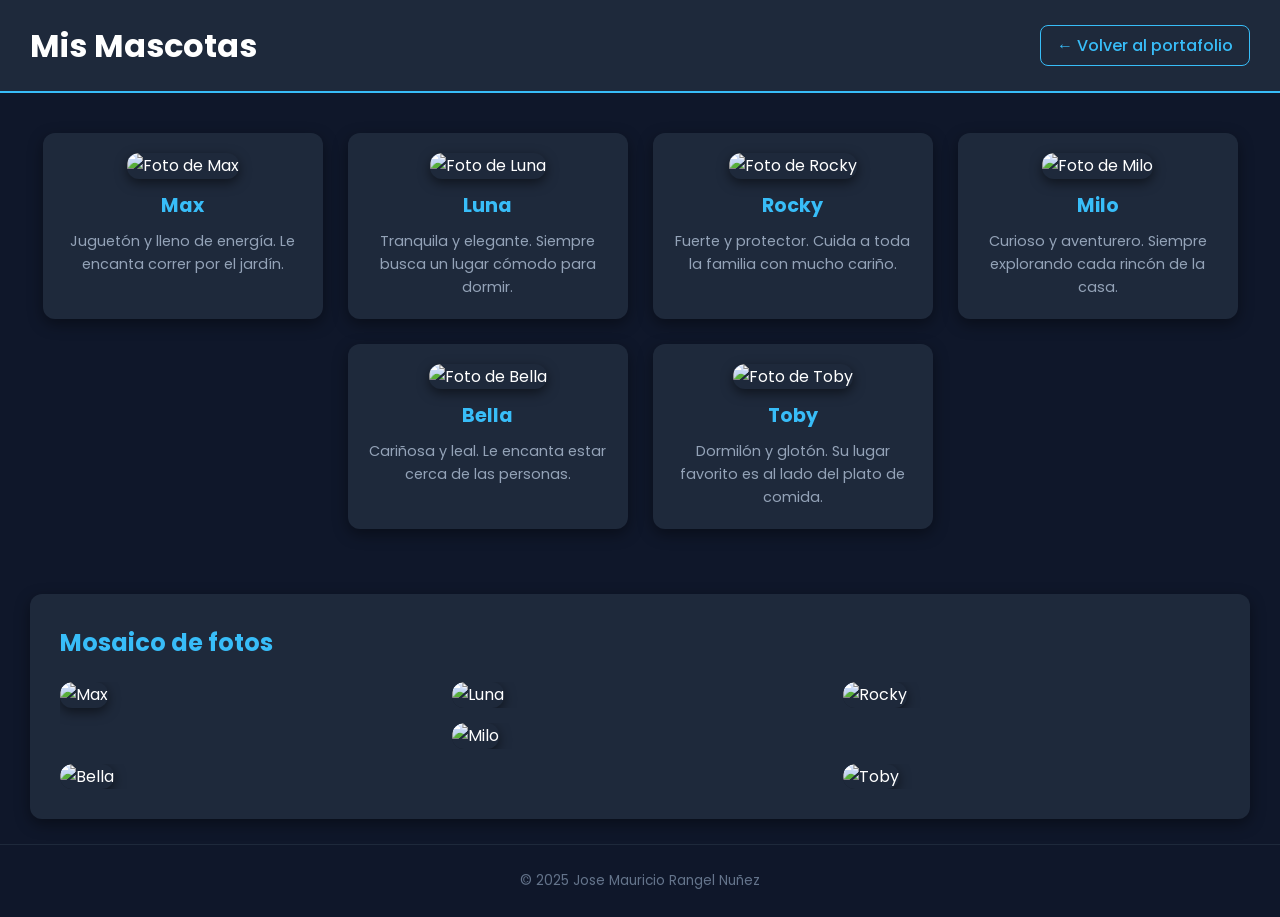
==== modulo 1/semana1/mascotas.html @ 780531be "Merge branch 'main' of https://github.com/Jhaymayleth/modulo_2.html" ====
<!DOCTYPE html>
<html lang="es">
<head>
  <meta charset="UTF-8">
  <meta name="viewport" content="width=device-width, initial-scale=1.0">
  <title>Mis Mascotas</title>

  <!-- Misma fuente que el portafolio -->
  <link href="https://fonts.googleapis.com/css2?family=Poppins:wght@300;500;700&display=swap" rel="stylesheet">

  <!-- Misma hoja de estilos -->
  <link rel="stylesheet" href="styles.css">
</head>

<body>

  <!-- HEADER con Flexbox -->
  <header class="header">
    <h1>Mis Mascotas</h1>
    <nav>
      <a href="index.html" class="enlace-volver">← Volver al portafolio</a>
    </nav>
  </header>

  <!-- 
    GALERÍA DE MASCOTAS
    Usamos Flexbox (flex-wrap) para distribuir las tarjetas en filas
  -->
  <section class="galeria-flex">

    <!-- Mascota 1 -->
    <article class="tarjeta-mascota">
      <img src="img/mascota1.jpg" alt="Foto de Max">
      <h3>Max</h3>
      <p>Juguetón y lleno de energía. Le encanta correr por el jardín.</p>
    </article>

    <!-- Mascota 2 -->
    <article class="tarjeta-mascota">
      <img src="img/mascota2.jpg" alt="Foto de Luna">
      <h3>Luna</h3>
      <p>Tranquila y elegante. Siempre busca un lugar cómodo para dormir.</p>
    </article>

    <!-- Mascota 3 -->
    <article class="tarjeta-mascota">
      <img src="img/mascota3.jpg" alt="Foto de Rocky">
      <h3>Rocky</h3>
      <p>Fuerte y protector. Cuida a toda la familia con mucho cariño.</p>
    </article>

    <!-- Mascota 4 -->
    <article class="tarjeta-mascota">
      <img src="img/mascota4.jpg" alt="Foto de Milo">
      <h3>Milo</h3>
      <p>Curioso y aventurero. Siempre explorando cada rincón de la casa.</p>
    </article>

    <!-- Mascota 5 -->
    <article class="tarjeta-mascota">
      <img src="img/mascota5.jpg" alt="Foto de Bella">
      <h3>Bella</h3>
      <p>Cariñosa y leal. Le encanta estar cerca de las personas.</p>
    </article>

    <!-- Mascota 6 -->
    <article class="tarjeta-mascota">
      <img src="img/mascota6.jpg" alt="Foto de Toby">
      <h3>Toby</h3>
      <p>Dormilón y glotón. Su lugar favorito es al lado del plato de comida.</p>
    </article>

  </section>

  <!-- 
    MOSAICO CON CSS GRID
    Otra forma de mostrar las mascotas usando grid-template-columns
  -->
  <section class="seccion">
    <h2>Mosaico de fotos</h2>
    <div class="mosaico-grid">
      <div class="mosaico-item item-grande">
        <img src="img/mascota1.jpg" alt="Max">
      </div>
      <div class="mosaico-item">
        <img src="img/mascota2.jpg" alt="Luna">
      </div>
      <div class="mosaico-item">
        <img src="img/mascota3.jpg" alt="Rocky">
      </div>
      <div class="mosaico-item">
        <img src="img/mascota4.jpg" alt="Milo">
      </div>
      <div class="mosaico-item item-ancho">
        <img src="img/mascota5.jpg" alt="Bella">
      </div>
      <div class="mosaico-item">
        <img src="img/mascota6.jpg" alt="Toby">
      </div>
    </div>
  </section>

  <!-- PIE DE PÁGINA -->
  <footer>
    <p>© 2025 Jose Mauricio Rangel Nuñez</p>
  </footer>

</body>
</html>
---- modulo 1/semana1/styles.css ----
/* ===========================
   RESET BÁSICO
   Quita márgenes y rellenos 
   por defecto del navegador
   =========================== */
* {
  margin: 0;
  padding: 0;
  box-sizing: border-box;
}

/* ===========================
   ESTILOS GENERALES DEL BODY
   =========================== */
body {
  font-family: 'Poppins', sans-serif;
  background-color: #0f172a;
  color: white;
  line-height: 1.6;
}

/* ==============================================
   HEADER CON FLEXBOX (TASK 2)
   - display: flex para hacer contenedor flexible
   - justify-content: space-between distribuye
     el logo a la izquierda y nav a la derecha
   - align-items: center centra verticalmente
   ============================================== */
.header {
  display: flex;
  justify-content: space-between;
  align-items: center;
  padding: 20px 30px;
  background-color: #1e293b;
  border-bottom: 2px solid #38bdf8;
  /* flex-wrap para que en pantallas chicas se acomode */
  flex-wrap: wrap;
}

.logo {
  font-size: 1.3rem;
  font-weight: 700;
}

/* ==============================================
   NAVEGACIÓN CON FLEXBOX
   - display: flex en la lista para poner los
     links uno al lado del otro
   - gap: espacio entre cada link
   - align-items: center para centrar verticalmente
   ============================================== */
.nav-links {
  list-style: none;
  display: flex;
  gap: 20px;
  align-items: center;
  flex-wrap: wrap;
}

/* ===========================
   ENLACES
   =========================== */
a {
  color: #38bdf8;
  text-decoration: none;
  transition: color 0.3s;
}

/* Efecto hover: cambia color al pasar el mouse */
a:hover {
  color: #7dd3fc;
}

/* Enlace de volver en mascotas.html */
.enlace-volver {
  font-weight: 500;
  padding: 8px 16px;
  border: 1px solid #38bdf8;
  border-radius: 8px;
  transition: background-color 0.3s, color 0.3s;
}

.enlace-volver:hover {
  background-color: #38bdf8;
  color: #0f172a;
}

/* ===========================
   SECCIÓN HERO
   Usando flexbox para centrar
   =========================== */
.hero {
  /* Flexbox para centrar todo el contenido */
  display: flex;
  flex-direction: column;
  justify-content: center;
  align-items: center;
  text-align: center;
  padding: 80px 20px;
  background-color: #0f172a;
}

.hero h2 {
  font-size: 2.2rem;
  margin-bottom: 10px;
}

.hero p {
  color: #94a3b8;
  font-size: 1.1rem;
}

/* ===========================
   SECCIONES GENERALES
   =========================== */
.seccion {
  background-color: #1e293b;
  margin: 25px 30px;
  padding: 30px;
  border-radius: 12px;
  box-shadow: 0 5px 15px rgba(0, 0, 0, 0.4);
}

.seccion h2 {
  margin-bottom: 20px;
  font-size: 1.5rem;
  color: #38bdf8;
}

.seccion p {
  color: #cbd5e1;
}

/* ==============================================
   SOBRE MÍ CON FLEXBOX
   - flex-direction: column para apilar párrafos
   - gap para separar los párrafos
   ============================================== */
.sobre-mi-contenido {
  display: flex;
  flex-direction: column;
  gap: 15px;
}

/* ==============================================
   PROYECTOS CON CSS GRID (TASK 3)
   - display: grid activa el grid layout
   - grid-template-columns: repeat(3, 1fr) crea 
     3 columnas del mismo tamaño
   - gap: espacio entre las tarjetas
   ============================================== */
.grid-proyectos {
  display: grid;
  grid-template-columns: repeat(3, 1fr);
  gap: 20px;
}

.tarjeta-proyecto {
  background-color: #334155;
  padding: 20px;
  border-radius: 10px;
  transition: transform 0.3s;
}

/* Efecto hover en los proyectos */
.tarjeta-proyecto:hover {
  transform: translateY(-5px);
}

.tarjeta-proyecto h3 {
  margin-bottom: 10px;
}

.tarjeta-proyecto h3 a {
  font-size: 1.1rem;
  font-weight: 600;
}

.tarjeta-proyecto p {
  font-size: 0.9rem;
  color: #94a3b8;
}

/* ===========================
   FORMULARIO DE CONTACTO
   Usando flexbox para apilar
   los campos verticalmente
   =========================== */
.formulario {
  display: flex;
  flex-direction: column;
  max-width: 500px;
}

.formulario input,
.formulario textarea {
  margin-bottom: 12px;
  padding: 12px;
  border: 1px solid #475569;
  border-radius: 8px;
  background-color: #0f172a;
  color: white;
  font-family: 'Poppins', sans-serif;
  font-size: 0.9rem;
}

.formulario input:focus,
.formulario textarea:focus {
  outline: none;
  border-color: #38bdf8;
}

.formulario button {
  padding: 12px;
  border: none;
  background-color: #38bdf8;
  color: #0f172a;
  font-family: 'Poppins', sans-serif;
  font-size: 1rem;
  font-weight: 600;
  border-radius: 8px;
  cursor: pointer;
  transition: background-color 0.3s;
}

.formulario button:hover {
  background-color: #0ea5e9;
}

/* ==============================================
   GALERÍA DE MASCOTAS CON FLEXBOX (TASK 4)
   - display: flex activa flexbox
   - flex-wrap: wrap permite que las tarjetas
     salten a la siguiente fila si no caben
   - justify-content: center las centra
   - gap: espacio entre tarjetas
   ============================================== */
.galeria-flex {
  display: flex;
  flex-wrap: wrap;
  justify-content: center;
  gap: 25px;
  padding: 40px 30px;
}

.tarjeta-mascota {
  background-color: #1e293b;
  padding: 20px;
  border-radius: 12px;
  text-align: center;
  /* flex-basis para controlar el ancho de cada tarjeta */
  flex-basis: 280px;
  /* No dejar que crezcan demasiado */
  flex-grow: 0;
  box-shadow: 0 5px 15px rgba(0, 0, 0, 0.4);
  transition: transform 0.3s;
}

.tarjeta-mascota:hover {
  transform: translateY(-5px);
}

.tarjeta-mascota h3 {
  margin: 12px 0 8px;
  font-size: 1.2rem;
  color: #38bdf8;
}

.tarjeta-mascota p {
  color: #94a3b8;
  font-size: 0.9rem;
}

/* ==============================================
   MOSAICO CON CSS GRID (TASK 4)
   - grid-template-columns: repeat(3, 1fr) crea
     3 columnas iguales
   - grid-area se usa para hacer que algunas
     imágenes ocupen más espacio
   - gap separa los elementos
   ============================================== */
.mosaico-grid {
  display: grid;
  grid-template-columns: repeat(3, 1fr);
  gap: 15px;
  margin-top: 20px;
}

.mosaico-item {
  border-radius: 12px;
  overflow: hidden;
}

/* Imagen grande que ocupa 2 filas */
.item-grande {
  grid-row: span 2;
}

/* Imagen ancha que ocupa 2 columnas */
.item-ancho {
  grid-column: span 2;
}

/* Las imágenes del mosaico se adaptan a su contenedor */
.mosaico-item img {
  width: 100%;
  height: 100%;
  object-fit: cover;
  border-radius: 12px;
  box-shadow: 0 4px 12px rgba(0, 0, 0, 0.5);
  transition: transform 0.3s;
}

.mosaico-item img:hover {
  transform: scale(1.05);
}

/* ===========================
   IMÁGENES DE TARJETAS
   Borde redondeado y sombra
   =========================== */
.tarjeta-mascota img {
  width: 220px;
  height: 200px;
  object-fit: cover;
  border-radius: 12px;
  box-shadow: 0 4px 12px rgba(0, 0, 0, 0.5);
}

/* ===========================
   PIE DE PÁGINA
   Usando flexbox para centrar
   =========================== */
footer {
  display: flex;
  justify-content: center;
  align-items: center;
  padding: 25px;
  color: #64748b;
  font-size: 0.85rem;
  border-top: 1px solid #1e293b;
  margin-top: 20px;
}

/* ==============================================
   RESPONSIVE
   En pantallas chicas cambiamos las columnas
   del grid y ajustamos el flexbox
   ============================================== */

/* Tablets */
@media (max-width: 768px) {
  .header {
    flex-direction: column;
    gap: 15px;
    text-align: center;
  }

  .nav-links {
    justify-content: center;
  }

  /* Grid de proyectos pasa a 2 columnas */
  .grid-proyectos {
    grid-template-columns: repeat(2, 1fr);
  }

  /* Mosaico pasa a 2 columnas */
  .mosaico-grid {
    grid-template-columns: repeat(2, 1fr);
  }

  .hero h2 {
    font-size: 1.8rem;
  }
}

/* Celulares */
@media (max-width: 480px) {
  /* Grid de proyectos pasa a 1 columna */
  .grid-proyectos {
    grid-template-columns: 1fr;
  }

  /* Mosaico pasa a 1 columna */
  .mosaico-grid {
    grid-template-columns: 1fr;
  }

  /* Quitar span en pantallas chicas */
  .item-grande {
    grid-row: span 1;
  }

  .item-ancho {
    grid-column: span 1;
  }

  .hero h2 {
    font-size: 1.5rem;
  }

  .galeria-flex {
    padding: 20px 15px;
  }
}
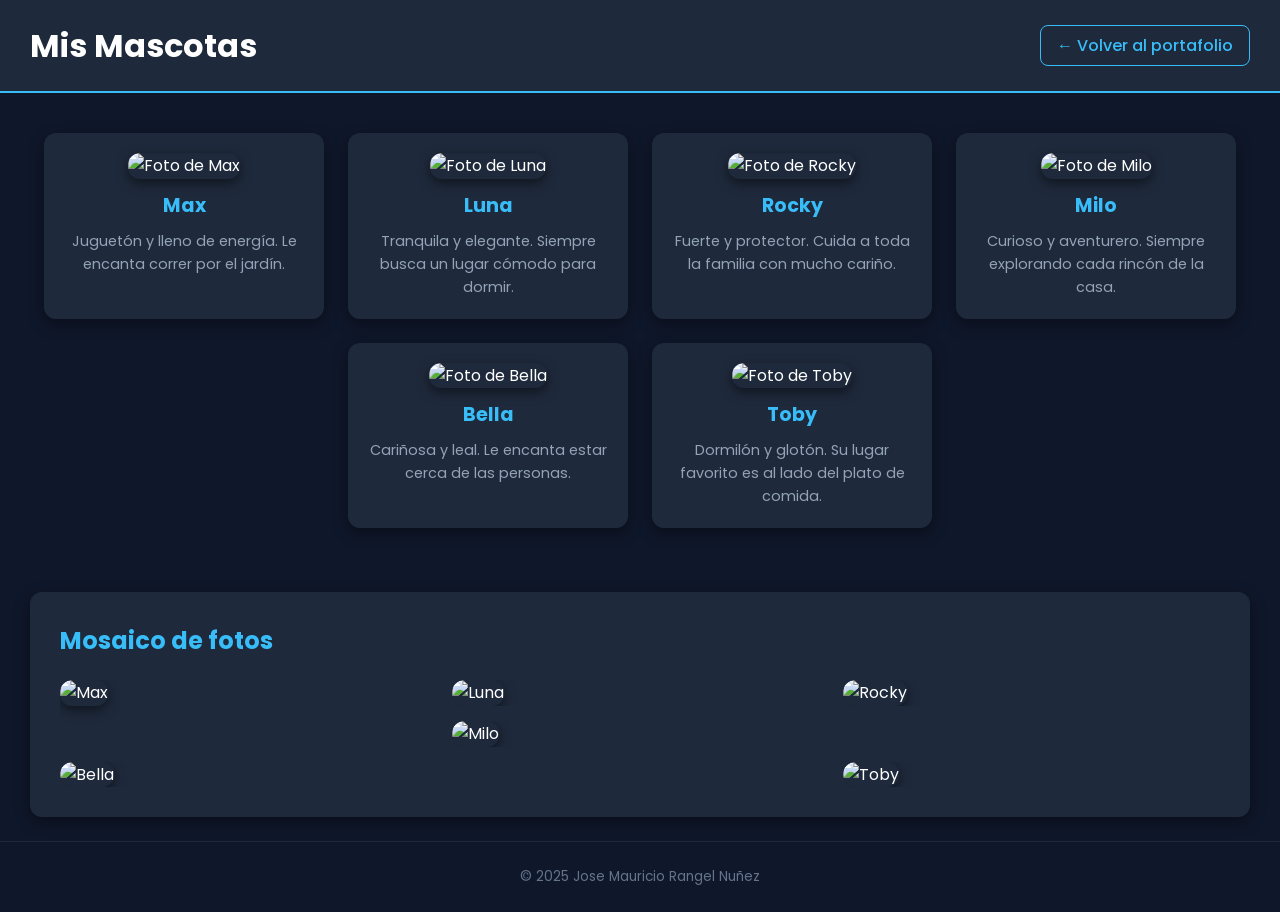
==== commit f2328e59: "guardando cambios de semana 3" ====
--- a/modulo 1/semana1/mascotas.html
+++ b/modulo 1/semana1/mascotas.html
@@ -22,48 +22,39 @@
     </nav>
   </header>
 
-  <!-- 
-    GALERÍA DE MASCOTAS
-    Usamos Flexbox (flex-wrap) para distribuir las tarjetas en filas
-  -->
+  <!-- GALERÍA CON FLEXBOX (flex-wrap) -->
   <section class="galeria-flex">
 
-    <!-- Mascota 1 -->
     <article class="tarjeta-mascota">
       <img src="img/mascota1.jpg" alt="Foto de Max">
       <h3>Max</h3>
       <p>Juguetón y lleno de energía. Le encanta correr por el jardín.</p>
     </article>
 
-    <!-- Mascota 2 -->
     <article class="tarjeta-mascota">
       <img src="img/mascota2.jpg" alt="Foto de Luna">
       <h3>Luna</h3>
       <p>Tranquila y elegante. Siempre busca un lugar cómodo para dormir.</p>
     </article>
 
-    <!-- Mascota 3 -->
     <article class="tarjeta-mascota">
       <img src="img/mascota3.jpg" alt="Foto de Rocky">
       <h3>Rocky</h3>
       <p>Fuerte y protector. Cuida a toda la familia con mucho cariño.</p>
     </article>
 
-    <!-- Mascota 4 -->
     <article class="tarjeta-mascota">
       <img src="img/mascota4.jpg" alt="Foto de Milo">
       <h3>Milo</h3>
       <p>Curioso y aventurero. Siempre explorando cada rincón de la casa.</p>
     </article>
 
-    <!-- Mascota 5 -->
     <article class="tarjeta-mascota">
       <img src="img/mascota5.jpg" alt="Foto de Bella">
       <h3>Bella</h3>
       <p>Cariñosa y leal. Le encanta estar cerca de las personas.</p>
     </article>
 
-    <!-- Mascota 6 -->
     <article class="tarjeta-mascota">
       <img src="img/mascota6.jpg" alt="Foto de Toby">
       <h3>Toby</h3>
@@ -72,10 +63,7 @@
 
   </section>
 
-  <!-- 
-    MOSAICO CON CSS GRID
-    Otra forma de mostrar las mascotas usando grid-template-columns
-  -->
+  <!-- MOSAICO CON CSS GRID -->
   <section class="seccion">
     <h2>Mosaico de fotos</h2>
     <div class="mosaico-grid">
@@ -105,5 +93,8 @@
     <p>© 2025 Jose Mauricio Rangel Nuñez</p>
   </footer>
 
+  <!-- Script también en mascotas por si se necesita -->
+  <script src="script.js"></script>
+
 </body>
-</html>+</html>
--- a/modulo 1/semana1/styles.css
+++ b/modulo 1/semana1/styles.css
@@ -1,7 +1,36 @@
+/* ==============================================
+   VARIABLES GLOBALES EN :root (TASK 4)
+   Definimos colores y tipografía en un solo lugar
+   para no repetir valores en todo el CSS
+   ============================================== */
+:root {
+  /* Colores principales */
+  --color-fondo: #0f172a;
+  --color-fondo-claro: #1e293b;
+  --color-fondo-tarjeta: #334155;
+  --color-acento: #38bdf8;
+  --color-acento-hover: #7dd3fc;
+  --color-acento-oscuro: #0ea5e9;
+  --color-texto: white;
+  --color-texto-claro: #cbd5e1;
+  --color-texto-gris: #94a3b8;
+  --color-texto-oscuro: #64748b;
+  --color-borde: #475569;
+
+  /* Tipografía */
+  --fuente-principal: 'Poppins', sans-serif;
+
+  /* Bordes */
+  --borde-redondo: 0.75rem;
+  --borde-redondo-sm: 0.5rem;
+
+  /* Sombras */
+  --sombra-tarjeta: 0 5px 15px rgba(0, 0, 0, 0.4);
+  --sombra-imagen: 0 4px 12px rgba(0, 0, 0, 0.5);
+}
+
 /* ===========================
    RESET BÁSICO
-   Quita márgenes y rellenos 
-   por defecto del navegador
    =========================== */
 * {
   margin: 0;
@@ -9,31 +38,36 @@
   box-sizing: border-box;
 }
 
+html {
+  scroll-behavior: smooth;
+}
+
 /* ===========================
    ESTILOS GENERALES DEL BODY
+   Usamos rem en vez de px para
+   que el texto sea responsivo
    =========================== */
 body {
-  font-family: 'Poppins', sans-serif;
-  background-color: #0f172a;
-  color: white;
+  font-family: var(--fuente-principal);
+  background-color: var(--color-fondo);
+  color: var(--color-texto);
   line-height: 1.6;
+  font-size: 1rem;
 }
 
 /* ==============================================
    HEADER CON FLEXBOX (TASK 2)
-   - display: flex para hacer contenedor flexible
-   - justify-content: space-between distribuye
-     el logo a la izquierda y nav a la derecha
-   - align-items: center centra verticalmente
+   - display: flex para alinear logo y nav
+   - justify-content: space-between los separa
+   - align-items: center los centra verticalmente
    ============================================== */
 .header {
   display: flex;
   justify-content: space-between;
   align-items: center;
-  padding: 20px 30px;
-  background-color: #1e293b;
-  border-bottom: 2px solid #38bdf8;
-  /* flex-wrap para que en pantallas chicas se acomode */
+  padding: 1.25rem 1.875rem;
+  background-color: var(--color-fondo-claro);
+  border-bottom: 2px solid var(--color-acento);
   flex-wrap: wrap;
 }
 
@@ -44,131 +78,214 @@
 
 /* ==============================================
    NAVEGACIÓN CON FLEXBOX
-   - display: flex en la lista para poner los
-     links uno al lado del otro
+   - display: flex pone los links en fila
    - gap: espacio entre cada link
-   - align-items: center para centrar verticalmente
    ============================================== */
 .nav-links {
   list-style: none;
   display: flex;
-  gap: 20px;
+  gap: 1.25rem;
   align-items: center;
   flex-wrap: wrap;
 }
 
 /* ===========================
-   ENLACES
+   ENLACES (estilos agrupados)
    =========================== */
 a {
-  color: #38bdf8;
+  color: var(--color-acento);
   text-decoration: none;
   transition: color 0.3s;
 }
 
-/* Efecto hover: cambia color al pasar el mouse */
 a:hover {
-  color: #7dd3fc;
+  color: var(--color-acento-hover);
 }
 
 /* Enlace de volver en mascotas.html */
 .enlace-volver {
   font-weight: 500;
-  padding: 8px 16px;
-  border: 1px solid #38bdf8;
-  border-radius: 8px;
+  padding: 0.5rem 1rem;
+  border: 1px solid var(--color-acento);
+  border-radius: var(--borde-redondo-sm);
   transition: background-color 0.3s, color 0.3s;
 }
 
 .enlace-volver:hover {
-  background-color: #38bdf8;
-  color: #0f172a;
+  background-color: var(--color-acento);
+  color: var(--color-fondo);
+}
+
+/* ==============================================
+   BOTONES (estilos agrupados - TASK 4)
+   Todos los botones comparten estos estilos base
+   ============================================== */
+.btn {
+  padding: 0.75rem 1.5rem;
+  border: none;
+  background-color: var(--color-acento);
+  color: var(--color-fondo);
+  font-family: var(--fuente-principal);
+  font-size: 1rem;
+  font-weight: 600;
+  border-radius: var(--borde-redondo-sm);
+  cursor: pointer;
+  transition: background-color 0.3s, transform 0.2s;
+}
+
+.btn:hover {
+  background-color: var(--color-acento-oscuro);
+  transform: translateY(-2px);
+}
+
+/* Variante de botón para cerrar */
+.btn-cerrar {
+  background-color: transparent;
+  color: var(--color-acento);
+  border: 1px solid var(--color-acento);
+  font-size: 0.85rem;
+  padding: 0.4rem 1rem;
+}
+
+.btn-cerrar:hover {
+  background-color: var(--color-acento);
+  color: var(--color-fondo);
 }
 
 /* ===========================
    SECCIÓN HERO
-   Usando flexbox para centrar
    =========================== */
 .hero {
-  /* Flexbox para centrar todo el contenido */
   display: flex;
   flex-direction: column;
   justify-content: center;
   align-items: center;
   text-align: center;
-  padding: 80px 20px;
-  background-color: #0f172a;
+  padding: 5rem 1.25rem;
+  background-color: var(--color-fondo);
+  gap: 0.625rem;
 }
 
 .hero h2 {
   font-size: 2.2rem;
-  margin-bottom: 10px;
+  margin-bottom: 0.625rem;
 }
 
 .hero p {
-  color: #94a3b8;
+  color: var(--color-texto-gris);
   font-size: 1.1rem;
+  margin-bottom: 0.625rem;
+}
+
+/* ===========================
+   MENSAJE DE BIENVENIDA
+   Oculto por defecto, se muestra
+   con JavaScript (TASK 5)
+   =========================== */
+.mensaje-bienvenida {
+  display: none;
+  background-color: var(--color-fondo-claro);
+  border: 1px solid var(--color-acento);
+  border-radius: var(--borde-redondo);
+  padding: 1.25rem;
+  margin: 1.25rem 1.875rem;
+  text-align: center;
+  animation: aparecer 0.5s ease;
+}
+
+/* Clase para mostrar el mensaje con JS */
+.mensaje-bienvenida.visible {
+  display: block;
+}
+
+.mensaje-bienvenida p {
+  margin-bottom: 0.625rem;
+  font-size: 1.1rem;
 }
 
 /* ===========================
    SECCIONES GENERALES
+   (estilos agrupados - TASK 4)
    =========================== */
 .seccion {
-  background-color: #1e293b;
-  margin: 25px 30px;
-  padding: 30px;
-  border-radius: 12px;
-  box-shadow: 0 5px 15px rgba(0, 0, 0, 0.4);
+  background-color: var(--color-fondo-claro);
+  margin: 1.5rem 1.875rem;
+  padding: 1.875rem;
+  border-radius: var(--borde-redondo);
+  box-shadow: var(--sombra-tarjeta);
 }
 
 .seccion h2 {
-  margin-bottom: 20px;
+  margin-bottom: 1.25rem;
   font-size: 1.5rem;
-  color: #38bdf8;
+  color: var(--color-acento);
 }
 
 .seccion p {
-  color: #cbd5e1;
-}
-
-/* ==============================================
-   SOBRE MÍ CON FLEXBOX
-   - flex-direction: column para apilar párrafos
-   - gap para separar los párrafos
-   ============================================== */
+  color: var(--color-texto-claro);
+}
+
+/* ===========================
+   SOBRE MÍ
+   =========================== */
 .sobre-mi-contenido {
   display: flex;
   flex-direction: column;
-  gap: 15px;
-}
-
-/* ==============================================
-   PROYECTOS CON CSS GRID (TASK 3)
-   - display: grid activa el grid layout
-   - grid-template-columns: repeat(3, 1fr) crea 
-     3 columnas del mismo tamaño
-   - gap: espacio entre las tarjetas
+  gap: 0.9375rem;
+}
+
+/* Contenido extra oculto por defecto (TASK 5) */
+.info-extra {
+  display: none;
+  margin-top: 1rem;
+  padding: 1rem;
+  background-color: var(--color-fondo-tarjeta);
+  border-radius: var(--borde-redondo-sm);
+  animation: aparecer 0.5s ease;
+}
+
+.info-extra.visible {
+  display: block;
+}
+
+#btn-mas-info {
+  margin-top: 1rem;
+}
+
+/* ==============================================
+   PROYECTOS CON CSS GRID
+   - 3 columnas en escritorio (TASK 3)
    ============================================== */
 .grid-proyectos {
   display: grid;
   grid-template-columns: repeat(3, 1fr);
-  gap: 20px;
-}
-
+  gap: 1.25rem;
+}
+
+/* ==============================================
+   TARJETAS (estilos agrupados - TASK 4)
+   Proyectos y mascotas comparten estilos base
+   ============================================== */
+.tarjeta-proyecto,
+.tarjeta-mascota {
+  padding: 1.25rem;
+  border-radius: var(--borde-redondo);
+  box-shadow: var(--sombra-tarjeta);
+  transition: transform 0.3s;
+}
+
+.tarjeta-proyecto:hover,
+.tarjeta-mascota:hover {
+  transform: translateY(-5px);
+}
+
+/* Estilos específicos de proyectos */
 .tarjeta-proyecto {
-  background-color: #334155;
-  padding: 20px;
-  border-radius: 10px;
-  transition: transform 0.3s;
-}
-
-/* Efecto hover en los proyectos */
-.tarjeta-proyecto:hover {
-  transform: translateY(-5px);
+  background-color: var(--color-fondo-tarjeta);
 }
 
 .tarjeta-proyecto h3 {
-  margin-bottom: 10px;
+  margin-bottom: 0.625rem;
 }
 
 .tarjeta-proyecto h3 a {
@@ -178,136 +295,119 @@
 
 .tarjeta-proyecto p {
   font-size: 0.9rem;
-  color: #94a3b8;
+  color: var(--color-texto-gris);
+}
+
+/* Estilos específicos de mascotas */
+.tarjeta-mascota {
+  background-color: var(--color-fondo-claro);
+  text-align: center;
+  flex-basis: 17.5rem;
+  flex-grow: 0;
+}
+
+.tarjeta-mascota h3 {
+  margin: 0.75rem 0 0.5rem;
+  font-size: 1.2rem;
+  color: var(--color-acento);
+}
+
+.tarjeta-mascota p {
+  color: var(--color-texto-gris);
+  font-size: 0.9rem;
 }
 
 /* ===========================
    FORMULARIO DE CONTACTO
-   Usando flexbox para apilar
-   los campos verticalmente
    =========================== */
 .formulario {
   display: flex;
   flex-direction: column;
-  max-width: 500px;
+  max-width: 31.25rem;
 }
 
 .formulario input,
 .formulario textarea {
-  margin-bottom: 12px;
-  padding: 12px;
-  border: 1px solid #475569;
-  border-radius: 8px;
-  background-color: #0f172a;
-  color: white;
-  font-family: 'Poppins', sans-serif;
+  margin-bottom: 0.75rem;
+  padding: 0.75rem;
+  border: 1px solid var(--color-borde);
+  border-radius: var(--borde-redondo-sm);
+  background-color: var(--color-fondo);
+  color: var(--color-texto);
+  font-family: var(--fuente-principal);
   font-size: 0.9rem;
 }
 
 .formulario input:focus,
 .formulario textarea:focus {
   outline: none;
-  border-color: #38bdf8;
-}
-
-.formulario button {
-  padding: 12px;
-  border: none;
-  background-color: #38bdf8;
-  color: #0f172a;
-  font-family: 'Poppins', sans-serif;
-  font-size: 1rem;
-  font-weight: 600;
-  border-radius: 8px;
-  cursor: pointer;
-  transition: background-color 0.3s;
-}
-
-.formulario button:hover {
-  background-color: #0ea5e9;
-}
-
-/* ==============================================
-   GALERÍA DE MASCOTAS CON FLEXBOX (TASK 4)
-   - display: flex activa flexbox
-   - flex-wrap: wrap permite que las tarjetas
-     salten a la siguiente fila si no caben
-   - justify-content: center las centra
-   - gap: espacio entre tarjetas
+  border-color: var(--color-acento);
+}
+
+/* Mensaje de confirmación del formulario (oculto) */
+.mensaje-formulario {
+  display: none;
+  margin-top: 1rem;
+  padding: 0.75rem;
+  background-color: var(--color-fondo-tarjeta);
+  border-radius: var(--borde-redondo-sm);
+  color: #4ade80;
+  text-align: center;
+  animation: aparecer 0.5s ease;
+}
+
+.mensaje-formulario.visible {
+  display: block;
+}
+
+/* ==============================================
+   GALERÍA CON FLEXBOX
+   - flex-wrap: wrap para que salten de fila
    ============================================== */
 .galeria-flex {
   display: flex;
   flex-wrap: wrap;
   justify-content: center;
-  gap: 25px;
-  padding: 40px 30px;
-}
-
-.tarjeta-mascota {
-  background-color: #1e293b;
-  padding: 20px;
-  border-radius: 12px;
-  text-align: center;
-  /* flex-basis para controlar el ancho de cada tarjeta */
-  flex-basis: 280px;
-  /* No dejar que crezcan demasiado */
-  flex-grow: 0;
-  box-shadow: 0 5px 15px rgba(0, 0, 0, 0.4);
-  transition: transform 0.3s;
-}
-
-.tarjeta-mascota:hover {
-  transform: translateY(-5px);
-}
-
-.tarjeta-mascota h3 {
-  margin: 12px 0 8px;
-  font-size: 1.2rem;
-  color: #38bdf8;
-}
-
-.tarjeta-mascota p {
-  color: #94a3b8;
-  font-size: 0.9rem;
-}
-
-/* ==============================================
-   MOSAICO CON CSS GRID (TASK 4)
-   - grid-template-columns: repeat(3, 1fr) crea
-     3 columnas iguales
-   - grid-area se usa para hacer que algunas
-     imágenes ocupen más espacio
-   - gap separa los elementos
+  gap: 1.5rem;
+  padding: 2.5rem 1.875rem;
+}
+
+/* ==============================================
+   MOSAICO CON CSS GRID
+   - 3 columnas en escritorio
    ============================================== */
 .mosaico-grid {
   display: grid;
   grid-template-columns: repeat(3, 1fr);
-  gap: 15px;
-  margin-top: 20px;
+  gap: 0.9375rem;
+  margin-top: 1.25rem;
 }
 
 .mosaico-item {
-  border-radius: 12px;
+  border-radius: var(--borde-redondo);
   overflow: hidden;
 }
 
-/* Imagen grande que ocupa 2 filas */
 .item-grande {
   grid-row: span 2;
 }
 
-/* Imagen ancha que ocupa 2 columnas */
 .item-ancho {
   grid-column: span 2;
 }
 
-/* Las imágenes del mosaico se adaptan a su contenedor */
+/* ==============================================
+   IMÁGENES RESPONSIVAS (TASK 3)
+   - max-width: 100% para que no se desborden
+   - height: auto para mantener la proporción
+   ============================================== */
 .mosaico-item img {
   width: 100%;
   height: 100%;
+  max-width: 100%;
   object-fit: cover;
-  border-radius: 12px;
-  box-shadow: 0 4px 12px rgba(0, 0, 0, 0.5);
+  border-radius: var(--borde-redondo);
+  box-shadow: var(--sombra-imagen);
   transition: transform 0.3s;
 }
 
@@ -315,79 +415,102 @@
   transform: scale(1.05);
 }
 
-/* ===========================
-   IMÁGENES DE TARJETAS
-   Borde redondeado y sombra
-   =========================== */
 .tarjeta-mascota img {
-  width: 220px;
-  height: 200px;
+  max-width: 100%;
+  width: 13.75rem;
+  height: 12.5rem;
   object-fit: cover;
-  border-radius: 12px;
-  box-shadow: 0 4px 12px rgba(0, 0, 0, 0.5);
+  border-radius: var(--borde-redondo);
+  box-shadow: var(--sombra-imagen);
 }
 
 /* ===========================
    PIE DE PÁGINA
-   Usando flexbox para centrar
    =========================== */
 footer {
   display: flex;
   justify-content: center;
   align-items: center;
-  padding: 25px;
-  color: #64748b;
+  padding: 1.5rem;
+  color: var(--color-texto-oscuro);
   font-size: 0.85rem;
-  border-top: 1px solid #1e293b;
-  margin-top: 20px;
-}
-
-/* ==============================================
-   RESPONSIVE
-   En pantallas chicas cambiamos las columnas
-   del grid y ajustamos el flexbox
-   ============================================== */
-
-/* Tablets */
+  border-top: 1px solid var(--color-fondo-claro);
+  margin-top: 1.25rem;
+}
+
+/* ===========================
+   ANIMACIÓN PARA ELEMENTOS
+   QUE APARECEN CON JS
+   =========================== */
+@keyframes aparecer {
+  from {
+    opacity: 0;
+    transform: translateY(-10px);
+  }
+  to {
+    opacity: 1;
+    transform: translateY(0);
+  }
+}
+
+/* ==============================================
+   MEDIA QUERIES - DISEÑO RESPONSIVO (TASK 2)
+   ============================================== */
+
+/* ---- TABLETS (pantallas medianas, hasta 768px) ---- */
 @media (max-width: 768px) {
+  /* Header en columna */
   .header {
     flex-direction: column;
-    gap: 15px;
+    gap: 0.9375rem;
     text-align: center;
   }
 
+  /* Nav centrada */
   .nav-links {
     justify-content: center;
   }
 
-  /* Grid de proyectos pasa a 2 columnas */
+  /* Proyectos a 2 columnas */
   .grid-proyectos {
     grid-template-columns: repeat(2, 1fr);
   }
 
-  /* Mosaico pasa a 2 columnas */
+  /* Mosaico a 3 columnas (se mantiene) */
+  .mosaico-grid {
+    grid-template-columns: repeat(3, 1fr);
+  }
+
+  /* Hero texto más pequeño */
+  .hero h2 {
+    font-size: 1.8rem;
+  }
+}
+
+/* ---- MÓVILES (pantallas pequeñas, hasta 480px) ---- */
+@media (max-width: 480px) {
+  /* Nav en columna */
+  .nav-links {
+    flex-direction: column;
+    gap: 0.625rem;
+  }
+
+  /* Proyectos a 1 columna */
+  .grid-proyectos {
+    grid-template-columns: 1fr;
+  }
+
+  /* Galería flexbox: tarjetas a ancho completo */
+  .tarjeta-mascota {
+    flex-basis: 100%;
+  }
+
+  /* Mosaico a 2 columnas */
   .mosaico-grid {
     grid-template-columns: repeat(2, 1fr);
   }
 
-  .hero h2 {
-    font-size: 1.8rem;
-  }
-}
-
-/* Celulares */
-@media (max-width: 480px) {
-  /* Grid de proyectos pasa a 1 columna */
-  .grid-proyectos {
-    grid-template-columns: 1fr;
-  }
-
-  /* Mosaico pasa a 1 columna */
-  .mosaico-grid {
-    grid-template-columns: 1fr;
-  }
-
-  /* Quitar span en pantallas chicas */
+  /* Quitar spans del mosaico en móvil */
   .item-grande {
     grid-row: span 1;
   }
@@ -396,11 +519,31 @@
     grid-column: span 1;
   }
 
+  /* Textos más pequeños */
   .hero h2 {
     font-size: 1.5rem;
   }
 
+  .hero p {
+    font-size: 0.95rem;
+  }
+
+  .seccion h2 {
+    font-size: 1.25rem;
+  }
+
+  /* Secciones con menos margen */
+  .seccion {
+    margin: 1rem 0.9375rem;
+    padding: 1.25rem;
+  }
+
   .galeria-flex {
-    padding: 20px 15px;
-  }
-}+    padding: 1.25rem 0.9375rem;
+  }
+
+  /* Formulario a ancho completo */
+  .formulario {
+    max-width: 100%;
+  }
+}
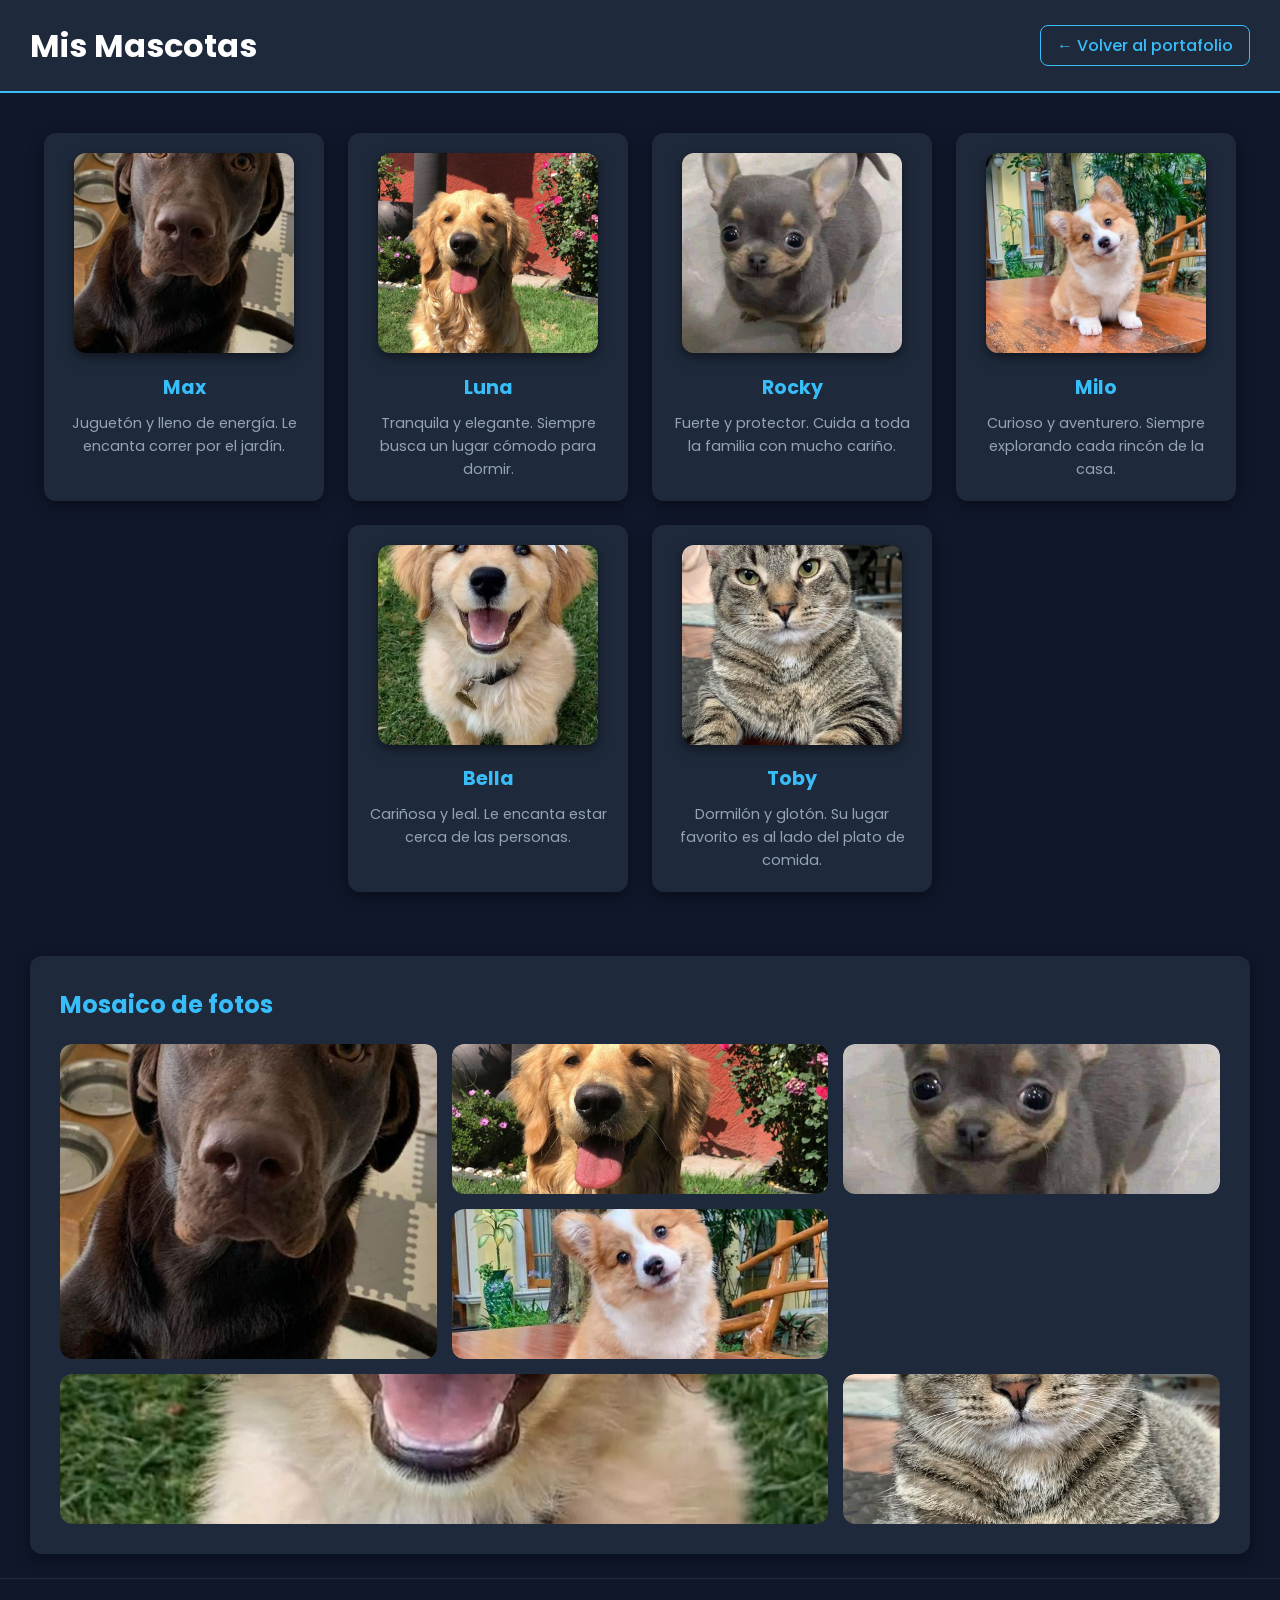
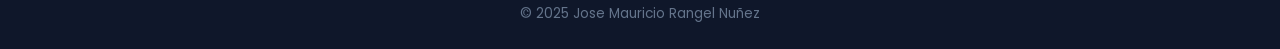
==== commit 26d6d1de: "agregar imagenes y cambios" ====
--- a/modulo 1/semana1/mascotas.html
+++ b/modulo 1/semana1/mascotas.html
@@ -26,37 +26,37 @@
   <section class="galeria-flex">
 
     <article class="tarjeta-mascota">
-      <img src="img/mascota1.jpg" alt="Foto de Max">
+      <img src="img/max.png" alt="Foto de Max">
       <h3>Max</h3>
       <p>Juguetón y lleno de energía. Le encanta correr por el jardín.</p>
     </article>
 
     <article class="tarjeta-mascota">
-      <img src="img/mascota2.jpg" alt="Foto de Luna">
+      <img src="img/Moch.png" alt="Foto de Luna">
       <h3>Luna</h3>
       <p>Tranquila y elegante. Siempre busca un lugar cómodo para dormir.</p>
     </article>
 
     <article class="tarjeta-mascota">
-      <img src="img/mascota3.jpg" alt="Foto de Rocky">
+      <img src="img/perrito.png" alt="Foto de Rocky">
       <h3>Rocky</h3>
       <p>Fuerte y protector. Cuida a toda la familia con mucho cariño.</p>
     </article>
 
     <article class="tarjeta-mascota">
-      <img src="img/mascota4.jpg" alt="Foto de Milo">
+      <img src="img/perrito2.png" alt="Foto de Milo">
       <h3>Milo</h3>
       <p>Curioso y aventurero. Siempre explorando cada rincón de la casa.</p>
     </article>
 
     <article class="tarjeta-mascota">
-      <img src="img/mascota5.jpg" alt="Foto de Bella">
+      <img src="img/perrito3.png" alt="Foto de Bella">
       <h3>Bella</h3>
       <p>Cariñosa y leal. Le encanta estar cerca de las personas.</p>
     </article>
 
     <article class="tarjeta-mascota">
-      <img src="img/mascota6.jpg" alt="Foto de Toby">
+      <img src="img/gato.png" alt="Foto de Toby">
       <h3>Toby</h3>
       <p>Dormilón y glotón. Su lugar favorito es al lado del plato de comida.</p>
     </article>
@@ -68,22 +68,22 @@
     <h2>Mosaico de fotos</h2>
     <div class="mosaico-grid">
       <div class="mosaico-item item-grande">
-        <img src="img/mascota1.jpg" alt="Max">
+        <img src="img/max.png" alt="Max">
       </div>
       <div class="mosaico-item">
-        <img src="img/mascota2.jpg" alt="Luna">
+        <img src="img/Moch.png" alt="Luna">
       </div>
       <div class="mosaico-item">
-        <img src="img/mascota3.jpg" alt="Rocky">
+        <img src="img/perrito.png" alt="Rocky">
       </div>
       <div class="mosaico-item">
-        <img src="img/mascota4.jpg" alt="Milo">
+        <img src="img/perrito2.png" alt="Milo">
       </div>
       <div class="mosaico-item item-ancho">
-        <img src="img/mascota5.jpg" alt="Bella">
+        <img src="img/perrito3.png" alt="Bella">
       </div>
       <div class="mosaico-item">
-        <img src="img/mascota6.jpg" alt="Toby">
+        <img src="img/gato.png" alt="Toby">
       </div>
     </div>
   </section>
--- a/modulo 1/semana1/styles.css
+++ b/modulo 1/semana1/styles.css
@@ -386,12 +386,23 @@
 .mosaico-item {
   border-radius: var(--borde-redondo);
   overflow: hidden;
+  height: 150px;  /* antes 200px */
+  background-color: var(--color-fondo-tarjeta);
+  display: flex;
+  align-items: center;
+  justify-content: center;
 }
 
 .item-grande {
   grid-row: span 2;
-}
-
+  height: calc(300px + 0.9375rem);
+}
+
+
+.item-grande {
+  grid-row: span 2;
+  height: calc(300px + 0.9375rem); 
+}
 .item-ancho {
   grid-column: span 2;
 }
@@ -401,14 +412,16 @@
    - max-width: 100% para que no se desborden
    - height: auto para mantener la proporción
    ============================================== */
+/* DESPUÉS - corregido */
 .mosaico-item img {
   width: 100%;
   height: 100%;
   max-width: 100%;
-  object-fit: cover;
+  object-fit: cover;  
   border-radius: var(--borde-redondo);
   box-shadow: var(--sombra-imagen);
   transition: transform 0.3s;
+  display: block;
 }
 
 .mosaico-item img:hover {
